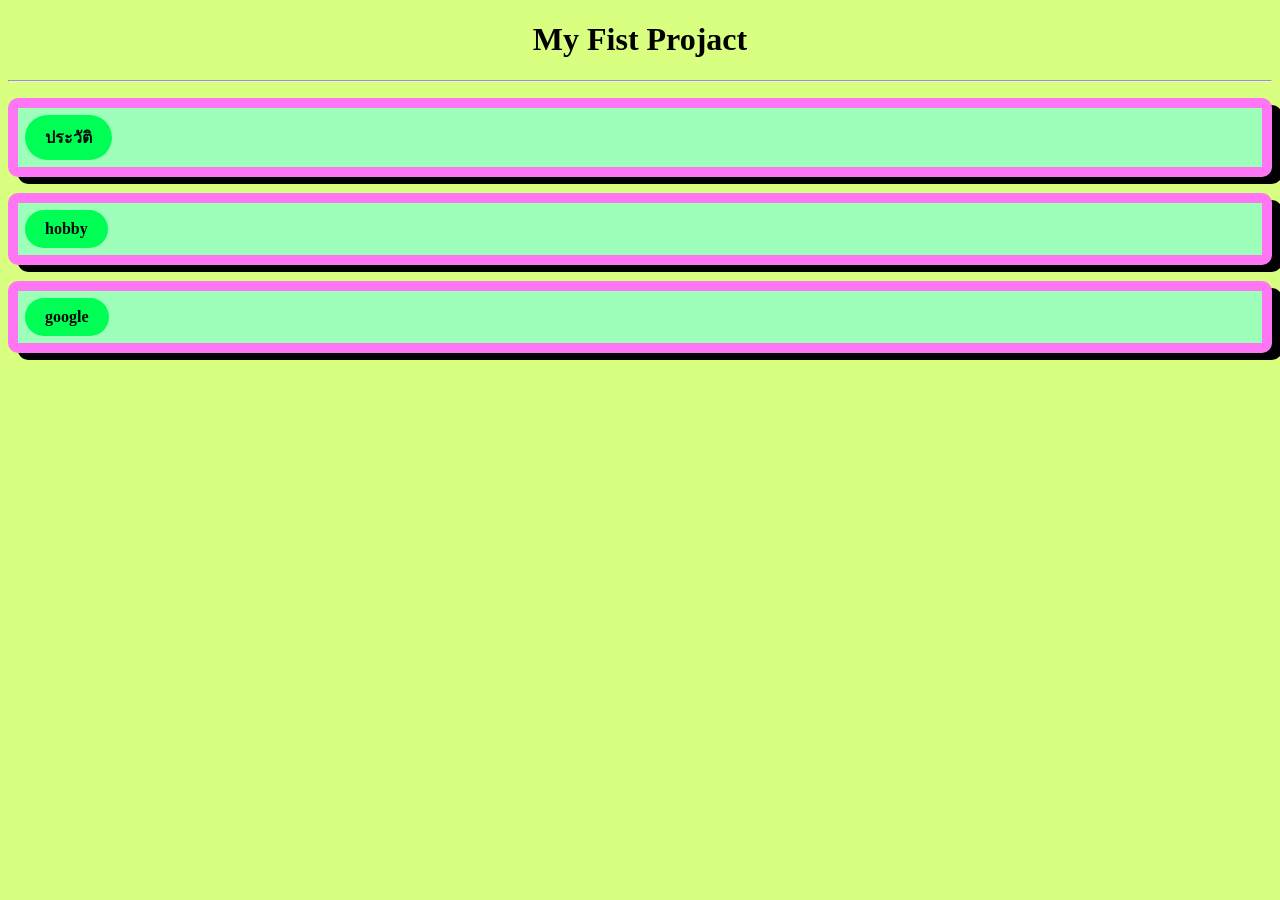
==== index.html @ 0c33bc8b "first commit" ====
<!doctype html>
<html lang="en">
  <head>
    <meta charset="UTF-8" />
    <meta name="viewport" content="width=device-width, initial-scale=1.0" />
    <title>HTML</title>
    <link rel="stylesheet" href="styles/v1.css" />
  </head>
  <body>
    <h1 style="text-align: center">My Fist Projact</h1>
    <hr />
    <p><a href="resume.html" class="btn">ประวัติ</a><br /></p>
    <p><a href="hobby.html" class="btn">hobby</a><br /></p>
    <p><a href="https://www.google.com" class="btn">google</a><br /></p>
  </body>
</html>
---- styles/v1.css ----
body {
  background-color: rgb(217, 255, 128);
  color: rgb(0, 0, 0);
}

p {
  color: aqua;
  background-color: rgb(157, 255, 186);
  border: 10px solid rgb(255, 118, 244);
  border-radius: 10px;
  box-shadow: 10px 7px rgb(0, 0, 0);
  padding: 7px;
}
.btn {
  display: inline-block;
  padding: 10px 20px; /* เว้นระยะห่างด้านในปุ่ม (บน-ล่าง, ซ้าย-ขวา) */
  background-color: #00ff55; /* สีพื้นหลังของปุ่ม (สีฟ้า) */
  color: rgb(7, 6, 6); /* สีตัวอักษร */
  text-decoration: none; /* เอาเส้นใต้ลิงก์ออก */
  border-radius: 50px; /* ทำขอบมน */
  font-weight: bold; /* ตัวหนา */
  transition: background 0.3s; /* เอฟเฟกต์เวลาชี้ปุ่ม */
}

/* เอฟเฟกต์เวลาเอาเมาส์ไปชี้ (Hover) */
.btn:hover {
  background-color: #ff0000; /* เปลี่ยนเป็นสีฟ้าเข้มขึ้น */
}
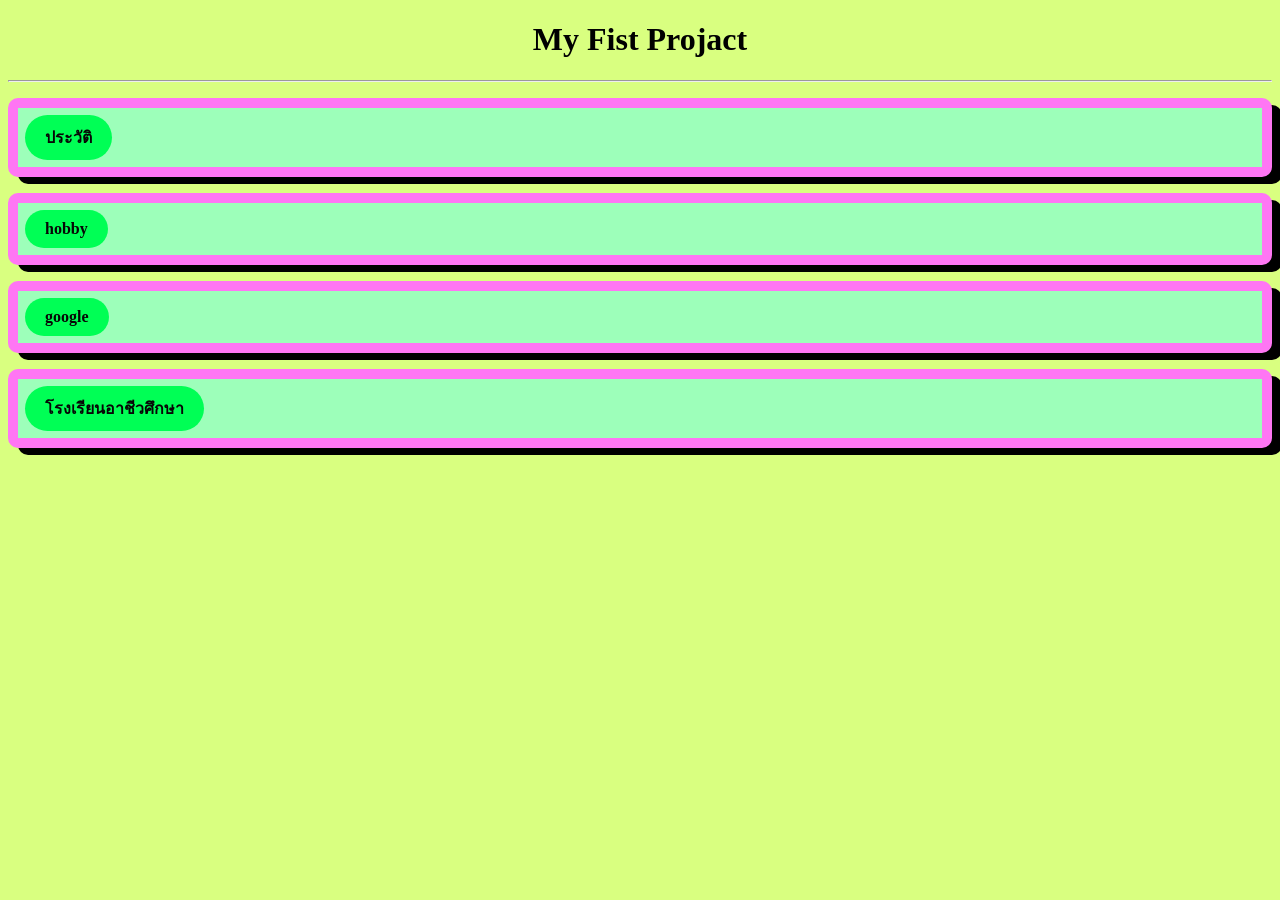
==== commit f4c8c860: "ไฟล์โรงเรียน" ====
--- a/index.html
+++ b/index.html
@@ -12,5 +12,6 @@
     <p><a href="resume.html" class="btn">ประวัติ</a><br /></p>
     <p><a href="hobby.html" class="btn">hobby</a><br /></p>
     <p><a href="https://www.google.com" class="btn">google</a><br /></p>
+    <p><a href="school.html" class="btn">โรงเรียนอาชีวศึกษา</a><br /></p>
   </body>
 </html>
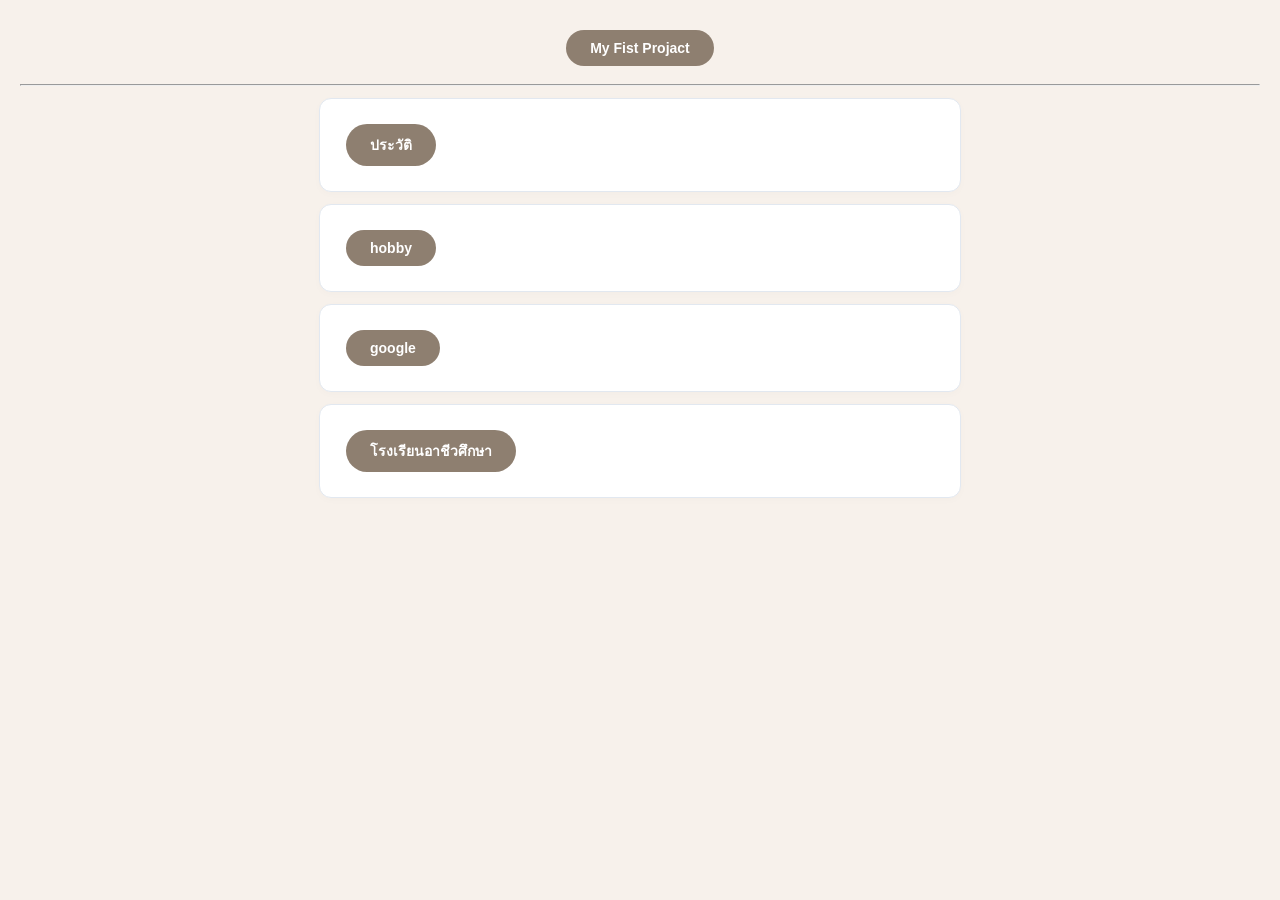
==== commit 9c46d8f8: "ทำใหม่" ====
--- a/index.html
+++ b/index.html
@@ -7,9 +7,12 @@
     <link rel="stylesheet" href="styles/v1.css" />
   </head>
   <body>
-    <h1 style="text-align: center">My Fist Projact</h1>
+    <h1 style="text-align: center" class="btn">My Fist Projact</h1>
     <hr />
-    <p><a href="resume.html" class="btn">ประวัติ</a><br /></p>
+    <p>
+      <a href="resume.html" class="btn" style="text-align: center">ประวัติ</a
+      ><br />
+    </p>
     <p><a href="hobby.html" class="btn">hobby</a><br /></p>
     <p><a href="https://www.google.com" class="btn">google</a><br /></p>
     <p><a href="school.html" class="btn">โรงเรียนอาชีวศึกษา</a><br /></p>
--- a/styles/v1.css
+++ b/styles/v1.css
@@ -1,28 +1,59 @@
 body {
-  background-color: rgb(217, 255, 128);
-  color: rgb(0, 0, 0);
+  background-color: #f7f1eb; /* สีครีมอ่อนๆ สบายตา */
+  color: #2c3e50; /* สีตัวอักษรเทาเข้ม (อ่านง่ายกว่าสีดำสนิท) */
+  font-family: "Segoe UI", Tahoma, Geneva, Verdana, sans-serif;
+  margin: 0;
+  padding: 20px;
+  text-align: center; /* สั่งให้ข้อความและปุ่มทั้งหมดอยู่ตรงกลางหน้าจอ */
 }
 
+/* 2. จัดการรูปภาพโปรไฟล์ */
+img {
+  width: 250px;
+  height: 250px;
+  object-fit: cover; /* ป้องกันไม่ให้รูปเบี้ยวหรือยืด */
+  border-radius: 50%; /* ปรับรูปให้เป็นวงกลมมนๆ สไตล์มินิมอล */
+  box-shadow: 0 4px 15px rgba(0, 0, 0, 0.05); /* ใส่เงาละมุนๆ */
+  margin: 20px auto;
+  display: block;
+}
+
+/* 3. ปรับแต่งส่วนหัวข้อหลัก (เช่นคำว่า Sarawut หรือ My First Project) */
+h1 {
+  font-size: 24px;
+  color: #4a3f35;
+  margin-bottom: 25px;
+}
+
+/* 4. ปรับแต่งกล่องข้อความ (แท็ก p) ให้ดูเหมือนการ์ดสะอาดตา */
 p {
-  color: aqua;
-  background-color: rgb(157, 255, 186);
-  border: 10px solid rgb(255, 118, 244);
-  border-radius: 10px;
-  box-shadow: 10px 7px rgb(0, 0, 0);
-  padding: 7px;
+  background-color: #ffffff; /* พื้นหลังกล่องสีขาวสะอาด */
+  color: #4a5568;
+  max-width: 600px; /* จำกัดความกว้างไม่ให้กล่องยืดเต็มจอเกินไป */
+  margin: 12px auto; /* จัดกล่องให้อยู่ตรงกลางหน้าจอ */
+  padding: 15px 20px; /* เพิ่มพื้นที่ว่างข้างในกล่องให้หายใจสะดวก */
+  border-radius: 12px; /* ความมนของมุมกล่อง */
+  border: 1px solid #e2e8f0; /* เส้นขอบบางๆ สีเทาอ่อน (ดูแพงกว่าเส้นสีดำหนาๆ) */
+  box-shadow: 0 2px 8px rgba(0, 0, 0, 0.02); /* เงาจางๆ */
+  text-align: left; /* ให้ข้อความข้างในกล่องชิดซ้ายเพื่อให้อ่านง่าย */
 }
+
+/* 5. ออกแบบปุ่มลิงก์เมนู (.btn) ให้ดูเรียบหรูและกดง่าย */
 .btn {
   display: inline-block;
-  padding: 10px 20px; /* เว้นระยะห่างด้านในปุ่ม (บน-ล่าง, ซ้าย-ขวา) */
-  background-color: #00ff55; /* สีพื้นหลังของปุ่ม (สีฟ้า) */
-  color: rgb(7, 6, 6); /* สีตัวอักษร */
+  margin: 10px 6px;
+  padding: 10px 24px;
+  background-color: #8e7f70; /* สีน้ำตาลอมเทาสุภาพ สบายตา */
+  color: #ffffff; /* ตัวอักษรสีขาว */
   text-decoration: none; /* เอาเส้นใต้ลิงก์ออก */
-  border-radius: 50px; /* ทำขอบมน */
-  font-weight: bold; /* ตัวหนา */
-  transition: background 0.3s; /* เอฟเฟกต์เวลาชี้ปุ่ม */
+  border-radius: 25px; /* ทำปุ่มให้มนโค้ง */
+  font-size: 14px;
+  font-weight: bold;
+  transition: all 0.1s ease; /* เติมเอฟเฟกต์ตอนขยับ */
 }
 
-/* เอฟเฟกต์เวลาเอาเมาส์ไปชี้ (Hover) */
+/* เอฟเฟกต์เวลาเอาเมาส์ไปชี้ที่ปุ่ม (Hover) */
 .btn:hover {
-  background-color: #ff0000; /* เปลี่ยนเป็นสีฟ้าเข้มขึ้น */
+  background-color: #6e6154; /* สีจะเข้มขึ้นเล็กน้อยเวลาชี้ */
+  transform: translateY(-2px); /* ปุ่มจะลอยขึ้นมานิดนึงดูมีมิติ */
 }
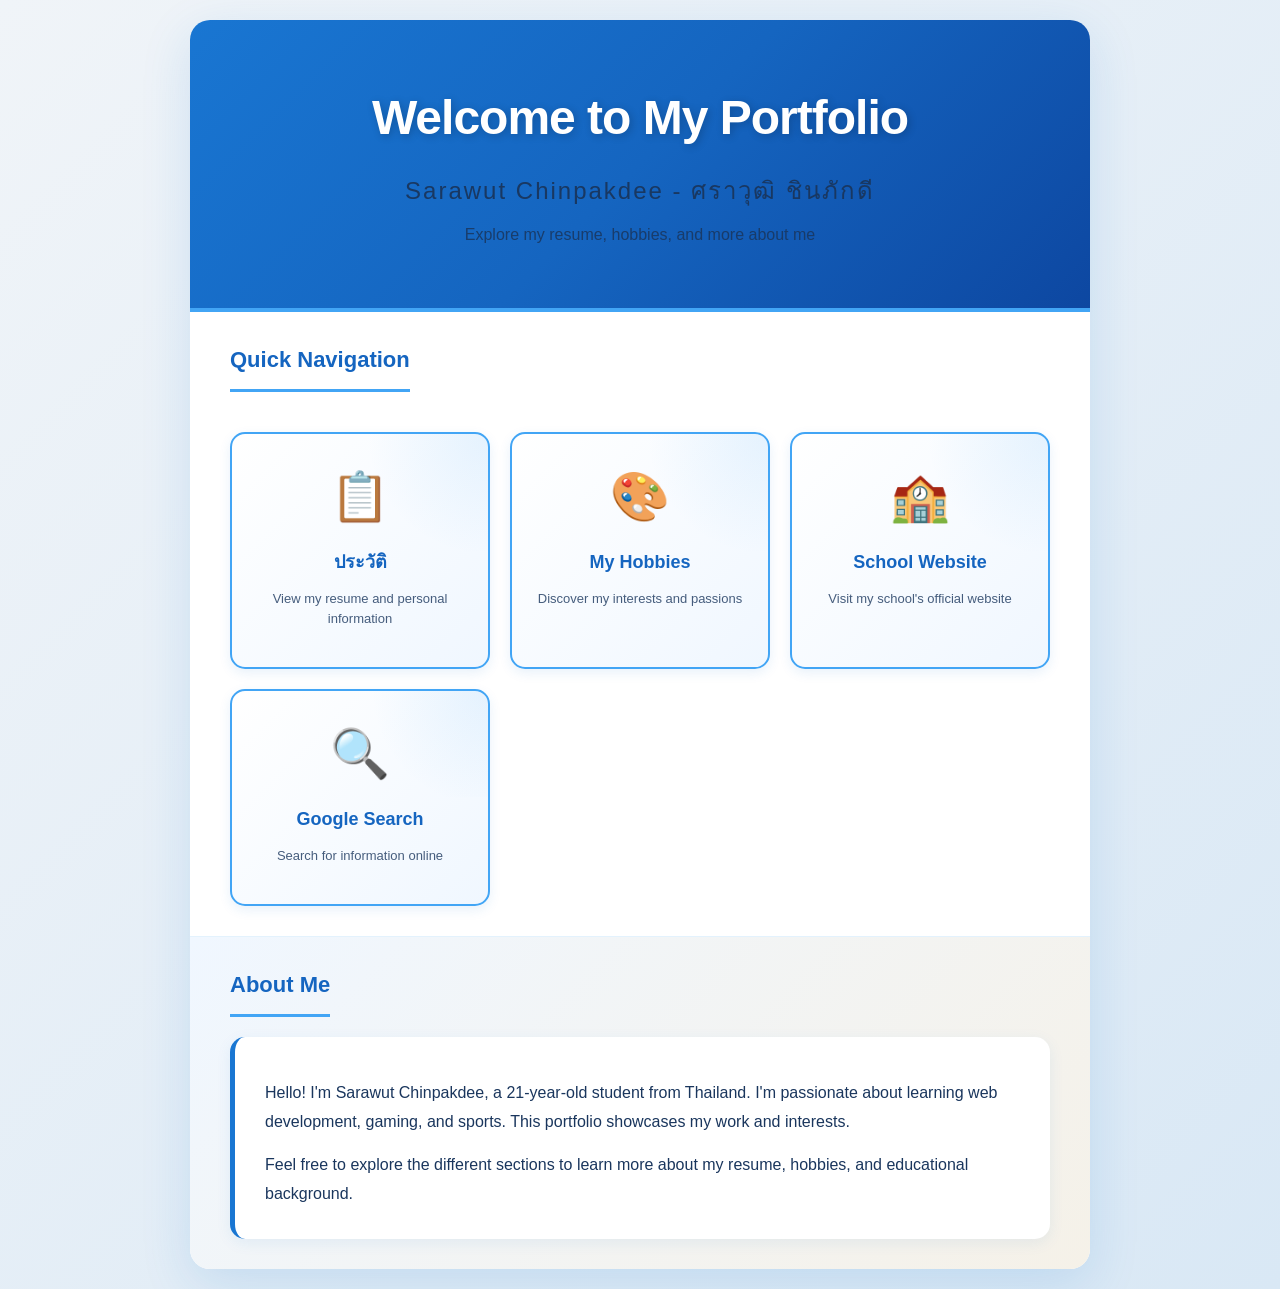
==== commit 2bf1ecf7: "ทำใหม่1" ====
--- a/index.html
+++ b/index.html
@@ -3,18 +3,77 @@
   <head>
     <meta charset="UTF-8" />
     <meta name="viewport" content="width=device-width, initial-scale=1.0" />
-    <title>HTML</title>
+    <title>Sarawut - My Portfolio</title>
     <link rel="stylesheet" href="styles/v1.css" />
   </head>
   <body>
-    <h1 style="text-align: center" class="btn">My Fist Projact</h1>
-    <hr />
-    <p>
-      <a href="resume.html" class="btn" style="text-align: center">ประวัติ</a
-      ><br />
-    </p>
-    <p><a href="hobby.html" class="btn">hobby</a><br /></p>
-    <p><a href="https://www.google.com" class="btn">google</a><br /></p>
-    <p><a href="school.html" class="btn">โรงเรียนอาชีวศึกษา</a><br /></p>
+    <div class="container">
+      <!-- Hero Header -->
+      <div class="header hero-header">
+        <div class="hero-content">
+          <h1 class="hero-title">Welcome to My Portfolio</h1>
+          <p class="hero-subtitle">Sarawut Chinpakdee - ศราวุฒิ ชินภักดี</p>
+          <p class="hero-description">
+            Explore my resume, hobbies, and more about me
+          </p>
+        </div>
+      </div>
+
+      <!-- Main Navigation Section -->
+      <section class="section">
+        <h2 class="section-title">Quick Navigation</h2>
+        <div class="nav-grid">
+          <a href="resume.html" class="nav-card premium">
+            <div class="nav-icon">📋</div>
+            <h3>ประวัติ</h3>
+            <p>View my resume and personal information</p>
+          </a>
+
+          <a href="hobby.html" class="nav-card premium">
+            <div class="nav-icon">🎨</div>
+            <h3>My Hobbies</h3>
+            <p>Discover my interests and passions</p>
+          </a>
+
+          <a
+            href="http://www.rvc.ac.th"
+            class="nav-card premium"
+            target="_blank"
+          >
+            <div class="nav-icon">🏫</div>
+            <h3>School Website</h3>
+            <p>Visit my school's official website</p>
+          </a>
+
+          <a
+            href="https://www.google.com"
+            class="nav-card premium"
+            target="_blank"
+          >
+            <div class="nav-icon">🔍</div>
+            <h3>Google Search</h3>
+            <p>Search for information online</p>
+          </a>
+        </div>
+      </section>
+
+      <!-- About Section -->
+      <section class="section about-section">
+        <h2 class="section-title">About Me</h2>
+        <div class="about-content">
+          <div class="about-text">
+            <p>
+              Hello! I'm Sarawut Chinpakdee, a 21-year-old student from
+              Thailand. I'm passionate about learning web development, gaming,
+              and sports. This portfolio showcases my work and interests.
+            </p>
+            <p>
+              Feel free to explore the different sections to learn more about my
+              resume, hobbies, and educational background.
+            </p>
+          </div>
+        </div>
+      </section>
+    </div>
   </body>
 </html>
--- a/styles/v1.css
+++ b/styles/v1.css
@@ -1,59 +1,484 @@
+* {
+  margin: 0;
+  padding: 0;
+  box-sizing: border-box;
+}
+
 body {
-  background-color: #f7f1eb; /* สีครีมอ่อนๆ สบายตา */
-  color: #2c3e50; /* สีตัวอักษรเทาเข้ม (อ่านง่ายกว่าสีดำสนิท) */
-  font-family: "Segoe UI", Tahoma, Geneva, Verdana, sans-serif;
-  margin: 0;
+  background: linear-gradient(135deg, #f0f4f8 0%, #d9e8f5 100%);
+  color: #1a365d;
+  font-family: "Segoe UI", "Trebuchet MS", Tahoma, Geneva, Verdana, sans-serif;
+  line-height: 1.6;
   padding: 20px;
-  text-align: center; /* สั่งให้ข้อความและปุ่มทั้งหมดอยู่ตรงกลางหน้าจอ */
-}
-
-/* 2. จัดการรูปภาพโปรไฟล์ */
+  min-height: 100vh;
+}
+
+/* Container */
+.container {
+  max-width: 900px;
+  margin: 0 auto;
+  background: #ffffff;
+  border-radius: 20px;
+  box-shadow: 0 15px 50px rgba(25, 118, 210, 0.15);
+  overflow: hidden;
+}
+
+/* Header Section */
+.header {
+  background: linear-gradient(135deg, #1976d2 0%, #1565c0 50%, #0d47a1 100%);
+  color: #ffffff;
+  padding: 40px 30px;
+  text-align: left;
+  border-bottom: 4px solid #42a5f5;
+}
+
+/* Hero Header for Home Page */
+.hero-header {
+  text-align: center;
+  padding: 60px 40px;
+}
+
+.hero-content {
+  max-width: 800px;
+  margin: 0 auto;
+}
+
+.hero-title {
+  font-size: 48px;
+  font-weight: 800;
+  margin-bottom: 15px;
+  text-shadow: 2px 2px 8px rgba(0, 0, 0, 0.2);
+  letter-spacing: -1px;
+}
+
+.hero-subtitle {
+  font-size: 24px;
+  font-weight: 300;
+  margin-bottom: 12px;
+  opacity: 0.95;
+  letter-spacing: 2px;
+}
+
+.hero-description {
+  font-size: 16px;
+  font-weight: 300;
+  opacity: 0.85;
+  margin-bottom: 0;
+}
+
+.header-content {
+  display: flex;
+  align-items: center;
+  gap: 30px;
+}
+
+.profile-img {
+  width: 130px;
+  height: 130px;
+  object-fit: cover;
+  border-radius: 50%;
+  box-shadow: 0 8px 25px rgba(255, 255, 255, 0.3);
+  border: 4px solid #42a5f5;
+  flex-shrink: 0;
+}
+
+.header-text {
+  display: flex;
+  flex-direction: column;
+  justify-content: center;
+}
+
+.name {
+  font-size: 32px;
+  font-weight: 700;
+  margin-bottom: 8px;
+  text-shadow: 1px 1px 3px rgba(0, 0, 0, 0.2);
+}
+
+.subtitle {
+  font-size: 16px;
+  font-weight: 300;
+  letter-spacing: 1px;
+  opacity: 0.95;
+}
+
+/* Section Styling */
+.section {
+  padding: 30px 40px;
+  border-bottom: 1px solid #e3f2fd;
+}
+
+.section:last-child {
+  border-bottom: none;
+}
+
+.section-title {
+  font-size: 22px;
+  color: #1565c0;
+  margin-bottom: 20px;
+  padding-bottom: 12px;
+  border-bottom: 3px solid #42a5f5;
+  display: inline-block;
+  font-weight: 600;
+}
+
+/* Info Grid */
+.info-grid {
+  display: grid;
+  grid-template-columns: repeat(auto-fit, minmax(280px, 1fr));
+  gap: 15px;
+}
+
+.info-item {
+  background: linear-gradient(135deg, #e3f2fd 0%, #f3e5f5 100%);
+  padding: 15px;
+  border-radius: 10px;
+  border-left: 4px solid #1976d2;
+  transition: all 0.3s ease;
+}
+
+.info-item:hover {
+  background: linear-gradient(135deg, #bbdefb 0%, #e1bee7 100%);
+  transform: translateX(5px);
+  box-shadow: 0 4px 12px rgba(25, 118, 210, 0.15);
+}
+
+.info-item .label {
+  display: block;
+  font-weight: 600;
+  color: #1565c0;
+  font-size: 12px;
+  margin-bottom: 6px;
+  text-transform: uppercase;
+  letter-spacing: 1px;
+}
+
+.info-item .value {
+  display: block;
+  color: #1a365d;
+  font-size: 15px;
+}
+
+/* Education Item */
+.education-item,
+.experience-item {
+  background: linear-gradient(135deg, #e3f2fd 0%, #f3e5f5 100%);
+  padding: 18px;
+  border-radius: 10px;
+  border-left: 4px solid #1976d2;
+  margin-bottom: 15px;
+  transition: all 0.3s ease;
+}
+
+.education-item:hover,
+.experience-item:hover {
+  box-shadow: 0 6px 16px rgba(25, 118, 210, 0.2);
+  transform: translateX(5px);
+  background: linear-gradient(135deg, #bbdefb 0%, #e1bee7 100%);
+}
+
+.education-item p,
+.experience-item p {
+  background: none !important;
+  padding: 8px 0 !important;
+  border: none !important;
+  box-shadow: none !important;
+  max-width: 100% !important;
+  margin: 10px 0 !important;
+  color: #1a365d;
+}
+
+.education-item b,
+.experience-item b {
+  color: #1565c0;
+}
+
+/* Skills Section */
+.skills-list {
+  display: flex;
+  flex-wrap: wrap;
+  gap: 12px;
+}
+
+.skill-tag {
+  display: inline-block;
+  background: linear-gradient(135deg, #1976d2 0%, #1565c0 50%, #0d47a1 100%);
+  color: #ffffff;
+  padding: 10px 20px;
+  border-radius: 25px;
+  font-size: 14px;
+  font-weight: 600;
+  transition: all 0.3s ease;
+  box-shadow: 0 4px 12px rgba(25, 118, 210, 0.25);
+  cursor: pointer;
+}
+
+.skill-tag:hover {
+  transform: translateY(-3px);
+  box-shadow: 0 6px 18px rgba(25, 118, 210, 0.4);
+}
+
+/* Image general styling */
 img {
-  width: 250px;
-  height: 250px;
-  object-fit: cover; /* ป้องกันไม่ให้รูปเบี้ยวหรือยืด */
-  border-radius: 50%; /* ปรับรูปให้เป็นวงกลมมนๆ สไตล์มินิมอล */
-  box-shadow: 0 4px 15px rgba(0, 0, 0, 0.05); /* ใส่เงาละมุนๆ */
-  margin: 20px auto;
+  max-width: 100%;
+  height: auto;
   display: block;
 }
 
-/* 3. ปรับแต่งส่วนหัวข้อหลัก (เช่นคำว่า Sarawut หรือ My First Project) */
-h1 {
-  font-size: 24px;
-  color: #4a3f35;
-  margin-bottom: 25px;
-}
-
-/* 4. ปรับแต่งกล่องข้อความ (แท็ก p) ให้ดูเหมือนการ์ดสะอาดตา */
+/* Paragraph defaults */
 p {
-  background-color: #ffffff; /* พื้นหลังกล่องสีขาวสะอาด */
-  color: #4a5568;
-  max-width: 600px; /* จำกัดความกว้างไม่ให้กล่องยืดเต็มจอเกินไป */
-  margin: 12px auto; /* จัดกล่องให้อยู่ตรงกลางหน้าจอ */
-  padding: 15px 20px; /* เพิ่มพื้นที่ว่างข้างในกล่องให้หายใจสะดวก */
-  border-radius: 12px; /* ความมนของมุมกล่อง */
-  border: 1px solid #e2e8f0; /* เส้นขอบบางๆ สีเทาอ่อน (ดูแพงกว่าเส้นสีดำหนาๆ) */
-  box-shadow: 0 2px 8px rgba(0, 0, 0, 0.02); /* เงาจางๆ */
-  text-align: left; /* ให้ข้อความข้างในกล่องชิดซ้ายเพื่อให้อ่านง่าย */
-}
-
-/* 5. ออกแบบปุ่มลิงก์เมนู (.btn) ให้ดูเรียบหรูและกดง่าย */
+  color: #1a365d;
+  margin: 12px 0;
+  font-size: 15px;
+}
+
+/* Button styling */
 .btn {
   display: inline-block;
   margin: 10px 6px;
-  padding: 10px 24px;
-  background-color: #8e7f70; /* สีน้ำตาลอมเทาสุภาพ สบายตา */
-  color: #ffffff; /* ตัวอักษรสีขาว */
-  text-decoration: none; /* เอาเส้นใต้ลิงก์ออก */
-  border-radius: 25px; /* ทำปุ่มให้มนโค้ง */
+  padding: 12px 28px;
+  background: linear-gradient(135deg, #1976d2 0%, #1565c0 100%);
+  color: #ffffff;
+  text-decoration: none;
+  border-radius: 25px;
   font-size: 14px;
-  font-weight: bold;
-  transition: all 0.1s ease; /* เติมเอฟเฟกต์ตอนขยับ */
-}
-
-/* เอฟเฟกต์เวลาเอาเมาส์ไปชี้ที่ปุ่ม (Hover) */
+  font-weight: 600;
+  transition: all 0.3s ease;
+  border: none;
+  cursor: pointer;
+  box-shadow: 0 4px 12px rgba(25, 118, 210, 0.25);
+}
+
 .btn:hover {
-  background-color: #6e6154; /* สีจะเข้มขึ้นเล็กน้อยเวลาชี้ */
-  transform: translateY(-2px); /* ปุ่มจะลอยขึ้นมานิดนึงดูมีมิติ */
-}
+  transform: translateY(-3px);
+  box-shadow: 0 6px 16px rgba(25, 118, 210, 0.4);
+}
+
+/* Navigation Cards */
+.nav-grid {
+  display: grid;
+  grid-template-columns: repeat(auto-fit, minmax(220px, 1fr));
+  gap: 20px;
+  margin-top: 20px;
+}
+
+.nav-card {
+  background: linear-gradient(135deg, #e3f2fd 0%, #f3e5f5 100%);
+  border: 2px solid #1976d2;
+  padding: 25px 20px;
+  border-radius: 15px;
+  text-align: center;
+  text-decoration: none;
+  color: #1a365d;
+  transition: all 0.3s ease;
+  box-shadow: 0 4px 12px rgba(25, 118, 210, 0.1);
+  cursor: pointer;
+}
+
+.nav-card:hover {
+  background: linear-gradient(135deg, #bbdefb 0%, #e1bee7 100%);
+  border-color: #0d47a1;
+  transform: translateY(-8px);
+  box-shadow: 0 12px 28px rgba(25, 118, 210, 0.3);
+}
+
+.nav-card .nav-icon {
+  font-size: 48px;
+  margin-bottom: 12px;
+  display: block;
+}
+
+.nav-card h3 {
+  font-size: 18px;
+  color: #1565c0;
+  margin-bottom: 10px;
+  font-weight: 700;
+}
+
+.nav-card p {
+  font-size: 13px;
+  color: #1a365d;
+  opacity: 0.8;
+}
+
+/* Premium Navigation Cards */
+.nav-card.premium {
+  background: linear-gradient(135deg, #ffffff 0%, #f0f7ff 100%);
+  border: 2px solid #42a5f5;
+  position: relative;
+  overflow: hidden;
+}
+
+.nav-card.premium::before {
+  content: "";
+  position: absolute;
+  top: -50%;
+  right: -50%;
+  width: 100%;
+  height: 100%;
+  background: radial-gradient(
+    circle,
+    rgba(66, 165, 245, 0.1) 0%,
+    transparent 70%
+  );
+  transition: all 0.3s ease;
+}
+
+.nav-card.premium:hover {
+  background: linear-gradient(135deg, #e3f2fd 0%, #bbdefb 100%);
+  border-color: #1565c0;
+  box-shadow: 0 15px 40px rgba(25, 118, 210, 0.35);
+}
+
+.nav-card.premium .nav-icon {
+  transition: transform 0.3s ease;
+}
+
+.nav-card.premium:hover .nav-icon {
+  transform: scale(1.15) rotate(5deg);
+}
+
+/* About Section */
+.about-section {
+  background: linear-gradient(135deg, #f0f7ff 0%, #f5f1e8 100%);
+}
+
+.about-content {
+  background: #ffffff;
+  padding: 30px;
+  border-radius: 15px;
+  border-left: 5px solid #1976d2;
+  box-shadow: 0 4px 15px rgba(25, 118, 210, 0.08);
+}
+
+.about-text p {
+  font-size: 16px;
+  line-height: 1.8;
+  color: #1a365d;
+  margin-bottom: 15px;
+  background: none !important;
+  border: none !important;
+  padding: 0 !important;
+  box-shadow: none !important;
+}
+
+.about-text p:last-child {
+  margin-bottom: 0;
+}
+
+/* Hobby Cards */
+.hobby-grid {
+  display: grid;
+  grid-template-columns: repeat(auto-fit, minmax(250px, 1fr));
+  gap: 20px;
+  margin-top: 20px;
+}
+
+.hobby-card {
+  background: linear-gradient(135deg, #e3f2fd 0%, #f3e5f5 100%);
+  padding: 25px 20px;
+  border-radius: 15px;
+  border: 2px solid #1976d2;
+  text-align: center;
+  transition: all 0.3s ease;
+  box-shadow: 0 4px 12px rgba(25, 118, 210, 0.1);
+}
+
+.hobby-card:hover {
+  background: linear-gradient(135deg, #bbdefb 0%, #e1bee7 100%);
+  border-color: #0d47a1;
+  transform: translateY(-8px);
+  box-shadow: 0 12px 28px rgba(25, 118, 210, 0.3);
+}
+
+.hobby-card .hobby-icon {
+  font-size: 48px;
+  margin-bottom: 15px;
+  display: block;
+}
+
+.hobby-card h3 {
+  font-size: 18px;
+  color: #1565c0;
+  margin-bottom: 12px;
+  font-weight: 700;
+}
+
+.hobby-card p {
+  font-size: 14px;
+  color: #1a365d;
+  line-height: 1.5;
+  background: none !important;
+  border: none !important;
+  box-shadow: none !important;
+  padding: 0 !important;
+  margin: 0 !important;
+}
+
+/* Responsive Design */
+@media (max-width: 768px) {
+  .container {
+    border-radius: 15px;
+  }
+
+  .header {
+    padding: 25px 15px;
+  }
+
+  .hero-header {
+    padding: 40px 20px;
+  }
+
+  .hero-title {
+    font-size: 36px;
+    margin-bottom: 12px;
+  }
+
+  .hero-subtitle {
+    font-size: 18px;
+    margin-bottom: 10px;
+  }
+
+  .hero-description {
+    font-size: 14px;
+  }
+
+  .header-content {
+    flex-direction: column;
+    text-align: center;
+    gap: 15px;
+  }
+
+  .profile-img {
+    width: 100px;
+    height: 100px;
+  }
+
+  .name {
+    font-size: 24px;
+  }
+
+  .section {
+    padding: 20px 15px;
+  }
+
+  .section-title {
+    font-size: 18px;
+  }
+
+  .info-grid {
+    grid-template-columns: 1fr;
+  }
+
+  .skills-list {
+    justify-content: center;
+  }
+
+  .about-content {
+    padding: 20px;
+  }
+
+  .about-text p {
+    font-size: 15px;
+  }
+}
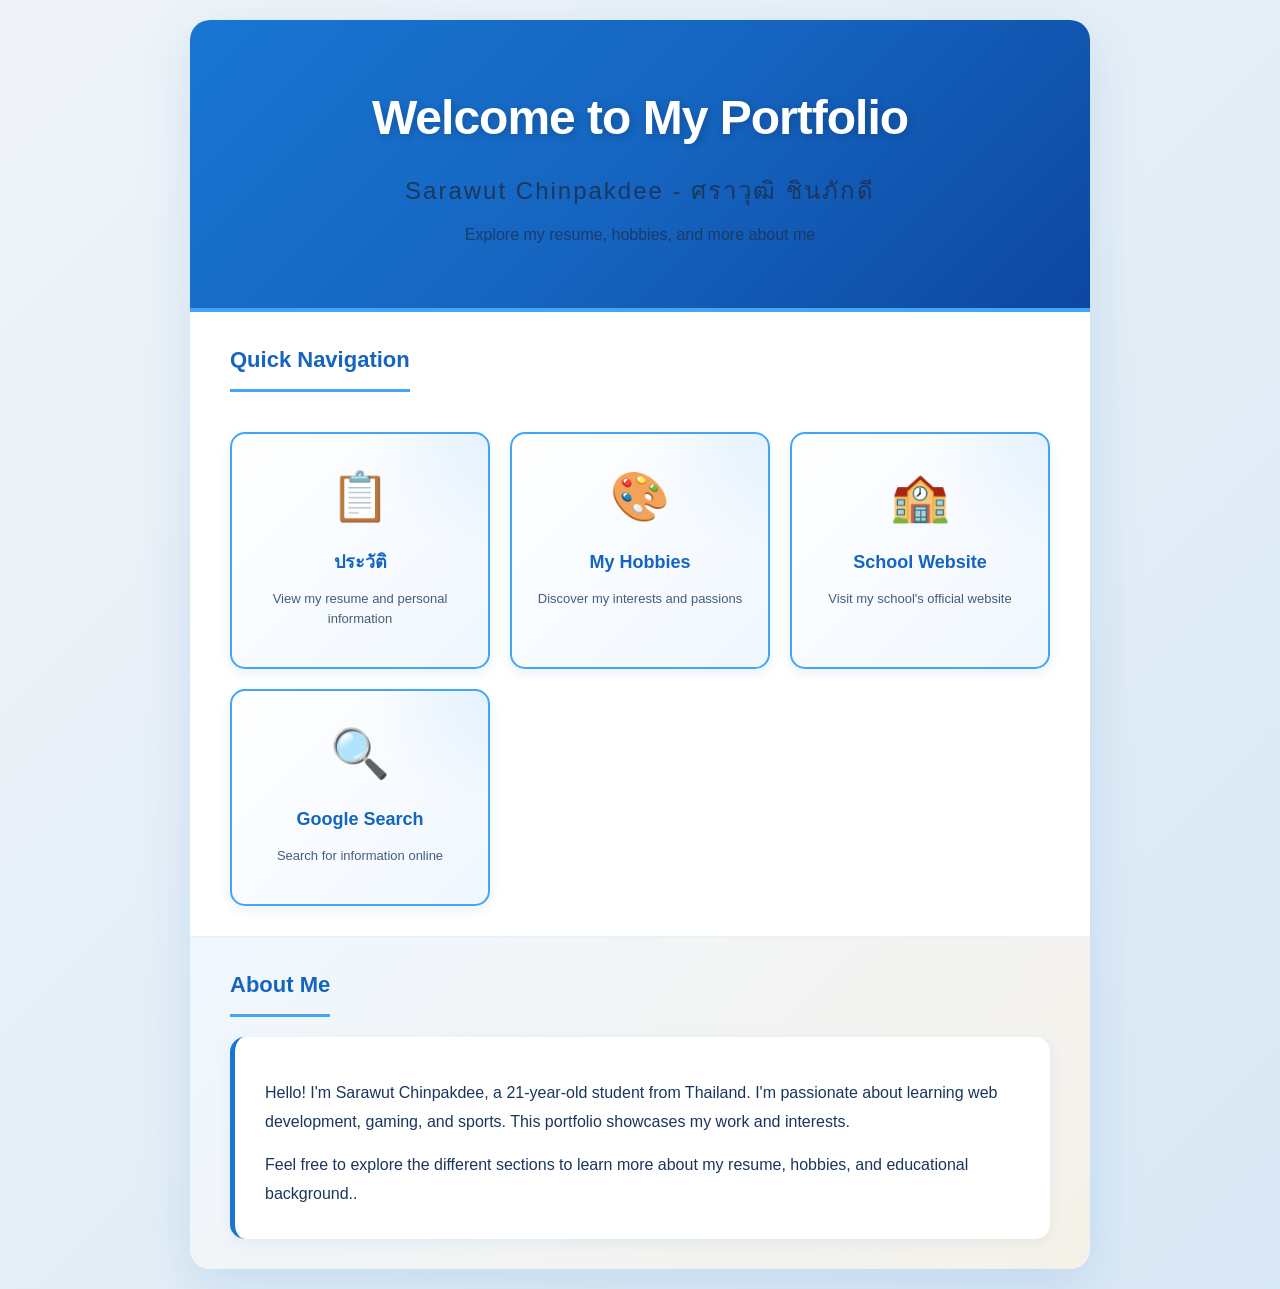
==== commit 928889df: "ใหม่5" ====
--- a/index.html
+++ b/index.html
@@ -69,7 +69,7 @@
             </p>
             <p>
               Feel free to explore the different sections to learn more about my
-              resume, hobbies, and educational background.
+              resume, hobbies, and educational background..
             </p>
           </div>
         </div>
